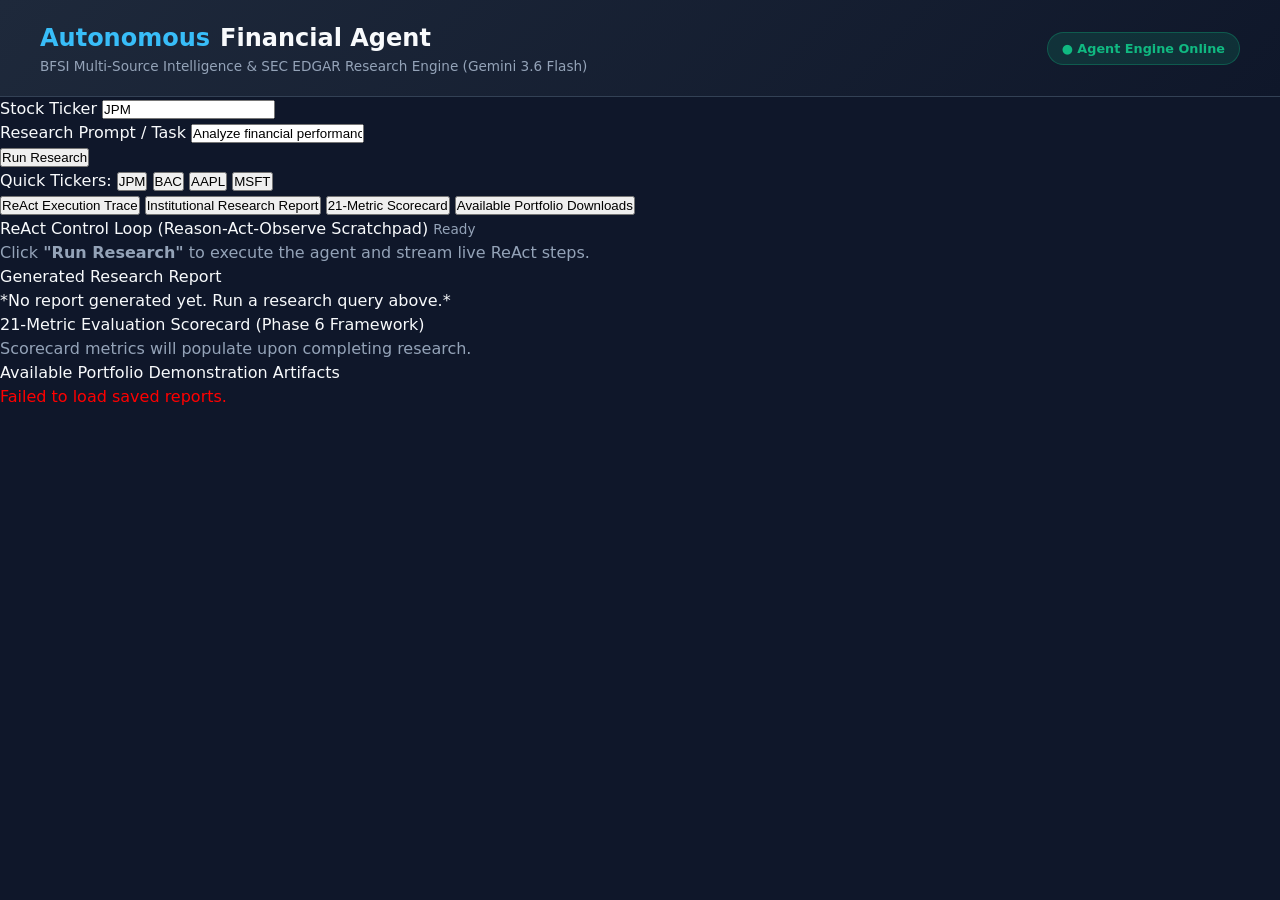
==== web/static/index.html @ 8bab1b9d "feat(web-ui): add interactive web application dashboard interface on port 5000" ====
<!DOCTYPE html>
<html lang="en">
<head>
  <meta charset="UTF-8">
  <meta name="viewport" content="width=device-width, initial-scale=1.0">
  <title>Autonomous Financial Research Agent | BFSI Dashboard</title>
  <link rel="stylesheet" href="styles.css">
</head>
<body>
  <header>
    <div class="logo-group">
      <h1><span>Autonomous</span> Financial Agent</h1>
      <p class="tagline">BFSI Multi-Source Intelligence & SEC EDGAR Research Engine (Gemini 3.6 Flash)</p>
    </div>
    <div class="status-badge">● Agent Engine Online</div>
  </header>

  <main>
    <section class="search-section">
      <form class="search-form" id="researchForm">
        <div>
          <label for="tickerInput">Stock Ticker</label>
          <input type="text" id="tickerInput" value="JPM" placeholder="e.g. JPM, BAC, AAPL" required>
        </div>
        <div>
          <label for="taskInput">Research Prompt / Task</label>
          <input type="text" id="taskInput" value="Analyze financial performance, 10-K revenue disclosures, and CET1 capital ratio for JPMorgan Chase." required>
        </div>
        <button type="submit" class="btn-primary" id="runAgentBtn">Run Research</button>
      </form>
      <div class="quick-tickers">
        <span>Quick Tickers:</span>
        <button class="ticker-pill" onclick="setTicker('JPM')">JPM</button>
        <button class="ticker-pill" onclick="setTicker('BAC')">BAC</button>
        <button class="ticker-pill" onclick="setTicker('AAPL')">AAPL</button>
        <button class="ticker-pill" onclick="setTicker('MSFT')">MSFT</button>
      </div>
    </section>

    <div class="tabs-container">
      <button class="tab-btn active" onclick="switchTab('traceTab')">ReAct Execution Trace</button>
      <button class="tab-btn" onclick="switchTab('reportTab')">Institutional Research Report</button>
      <button class="tab-btn" onclick="switchTab('scorecardTab')">21-Metric Scorecard</button>
      <button class="tab-btn" onclick="switchTab('savedReportsTab')">Available Portfolio Downloads</button>
    </div>

    <!-- TAB 1: REACT TRACE -->
    <div id="traceTab" class="tab-content active">
      <div class="card">
        <div class="card-title">
          <span>ReAct Control Loop (Reason-Act-Observe Scratchpad)</span>
          <span id="stepCountBadge" style="font-size: 0.85rem; color: var(--text-muted);">Ready</span>
        </div>
        <div id="traceContainer">
          <p style="color: var(--text-muted);">Click <strong>"Run Research"</strong> to execute the agent and stream live ReAct steps.</p>
        </div>
      </div>
    </div>

    <!-- TAB 2: RESEARCH REPORT -->
    <div id="reportTab" class="tab-content">
      <div class="card">
        <div class="card-title">
          <span>Generated Research Report</span>
          <div class="download-bar" id="reportDownloadBar" style="display: none;">
            <a href="#" id="pdfDownloadLink" class="btn-secondary" target="_blank">📄 Download PDF Report</a>
            <a href="#" id="mdDownloadLink" class="btn-secondary" target="_blank">📝 Download Markdown</a>
          </div>
        </div>
        <div id="reportPreviewContainer" class="report-markdown-preview">
          *No report generated yet. Run a research query above.*
        </div>
      </div>
    </div>

    <!-- TAB 3: EVALUATION SCORECARD -->
    <div id="scorecardTab" class="tab-content">
      <div class="card">
        <div class="card-title">21-Metric Evaluation Scorecard (Phase 6 Framework)</div>
        <div id="scorecardContainer">
          <p style="color: var(--text-muted);">Scorecard metrics will populate upon completing research.</p>
        </div>
      </div>
    </div>

    <!-- TAB 4: SAVED REPORTS -->
    <div id="savedReportsTab" class="tab-content">
      <div class="card">
        <div class="card-title">Available Portfolio Demonstration Artifacts</div>
        <div id="savedReportsContainer">
          <p style="color: var(--text-muted);">Loading available reports...</p>
        </div>
      </div>
    </div>
  </main>

  <script src="app.js"></script>
</body>
</html>
---- web/static/styles.css ----
:root {
  --bg-primary: #0f172a;
  --bg-card: #1e293b;
  --bg-hover: #334155;
  --text-main: #f8fafc;
  --text-muted: #94a3b8;
  --accent-blue: #38bdf8;
  --accent-cyan: #06b6d4;
  --accent-emerald: #10b981;
  --accent-gold: #f59e0b;
  --border-color: #334155;
  --font-sans: 'Inter', system-ui, -apple-system, sans-serif;
  --font-mono: 'JetBrains Mono', Consolas, monospace;
}

* {
  box-sizing: border-box;
  margin: 0;
  padding: 0;
}

body {
  background-color: var(--bg-primary);
  color: var(--text-main);
  font-family: var(--font-sans);
  line-height: 1.5;
  padding-bottom: 40px;
}

header {
  background: linear-gradient(135deg, #1e293b 0%, #0f172a 100%);
  border-bottom: 1px solid var(--border-color);
  padding: 20px 40px;
  display: flex;
  justify-content: space-between;
  align-items: center;
}

.logo-group h1 {
  font-size: 1.5rem;
  font-weight: 700;
  color: var(--text-main);
  display: flex;
  align-items: center;
  gap: 10px;
}

.logo-group h1 span {
  color: var(--accent-blue);
}

.tagline {
  font-size: 0.85rem;
  color: var(--text-muted);
}

.status-badge {
  background-color: rgba(16, 185, 129, 0.15);
  color: var(--accent-emerald);
  border: 1px solid rgba(16, 185, 129, 0.3);
  padding: 6px 14px;
  border-radius: 20px;
  font-size: 0.8rem;
  font-weight: 600;

main {
  max-width: 1400px;
  margin: 30px auto;
  padding: 0 20px;
}

.search-section {
  background-color: var(--bg-card);
  border: 1px solid var(--border-color);
  border-radius: 12px;
  padding: 24px;
  margin-bottom: 30px;
}

.search-form {
  display: grid;
  grid-template-columns: 160px 1fr 140px;
  gap: 16px;
  align-items: center;
}

label {
  font-size: 0.8rem;
  font-weight: 600;
  color: var(--text-muted);
  margin-bottom: 6px;
  display: block;
}

input[type="text"], textarea {
  background-color: var(--bg-primary);
  border: 1px solid var(--border-color);
  color: var(--text-main);
  padding: 12px 16px;
  border-radius: 8px;
  font-family: var(--font-sans);
  font-size: 0.95rem;
  width: 100%;
}

input[type="text"]:focus, textarea:focus {
  border-color: var(--accent-blue);
  outline: none;
}

.btn-primary {
  background: linear-gradient(135deg, #0284c7 0%, #0369a1 100%);
  color: white;
  border: none;
  padding: 12px 20px;
  border-radius: 8px;
  font-weight: 600;
  cursor: pointer;
  transition: all 0.2s ease;
  height: 48px;
  align-self: end;
}

.btn-primary:hover {
  opacity: 0.9;
  transform: translateY(-1px);
}

.quick-tickers {
  display: flex;
  gap: 10px;
  margin-top: 14px;
  align-items: center;
}

.quick-tickers span {
  font-size: 0.8rem;
  color: var(--text-muted);
}

.ticker-pill {
  background-color: var(--bg-hover);
  color: var(--text-main);
  border: 1px solid var(--border-color);
  padding: 4px 12px;
  border-radius: 16px;
  font-size: 0.8rem;
  cursor: pointer;
}

.ticker-pill:hover {
  background-color: var(--accent-blue);
  color: #0f172a;
}

.tabs-container {
  display: flex;
  gap: 12px;
  margin-bottom: 20px;
  border-bottom: 1px solid var(--border-color);
  padding-bottom: 10px;
}

.tab-btn {
  background: none;
  border: none;
  color: var(--text-muted);
  padding: 10px 20px;
  font-size: 0.95rem;
  font-weight: 600;
  cursor: pointer;
  border-radius: 8px;
}

.tab-btn.active {
  background-color: var(--bg-card);
  color: var(--accent-blue);
  border: 1px solid var(--border-color);
}

.tab-content {
  display: none;
}

.tab-content.active {
  display: block;
}

.card {
  background-color: var(--bg-card);
  border: 1px solid var(--border-color);
  border-radius: 12px;
  padding: 24px;
  margin-bottom: 24px;
}

.card-title {
  font-size: 1.1rem;
  font-weight: 700;
  margin-bottom: 16px;
  color: var(--accent-blue);
  display: flex;
  justify-content: space-between;
  align-items: center;
}

.step-box {
  background-color: var(--bg-primary);
  border: 1px solid var(--border-color);
  border-radius: 8px;
  padding: 16px;
  margin-bottom: 16px;
}

.step-header {
  font-size: 0.85rem;
  font-weight: 700;
  color: var(--accent-cyan);
  margin-bottom: 8px;
}

.thought-text {
  font-size: 0.9rem;
  color: var(--text-main);
  margin-bottom: 8px;
}

.action-code {
  font-family: var(--font-mono);
  font-size: 0.85rem;
  background-color: #020617;
  color: var(--accent-gold);
  padding: 8px 12px;
  border-radius: 6px;
  margin-bottom: 8px;
}

.observation-code {
  font-family: var(--font-mono);
  font-size: 0.8rem;
  background-color: #0f172a;
  color: var(--accent-emerald);
  padding: 10px;
  border-radius: 6px;
  max-height: 150px;
  overflow-y: auto;
}

.scorecard-header {
  display: flex;
  gap: 20px;
  align-items: center;
  background-color: var(--bg-primary);
  padding: 20px;
  border-radius: 8px;
  margin-bottom: 20px;
}

.grade-box {
  font-size: 2.5rem;
  font-weight: 800;
  color: var(--accent-emerald);
  background-color: rgba(16, 185, 129, 0.1);
  padding: 10px 24px;
  border-radius: 12px;
  border: 1px solid rgba(16, 185, 129, 0.3);
}

.score-metrics-grid {
  display: grid;
  grid-template-columns: repeat(auto-fit, minmax(280px, 1fr));
  gap: 16px;
}

.metric-card {
  background-color: var(--bg-primary);
  border: 1px solid var(--border-color);
  padding: 14px;
  border-radius: 8px;
}

.metric-name {
  font-size: 0.85rem;
  font-weight: 600;
  color: var(--accent-cyan);
}

.metric-val {
  font-size: 1.3rem;
  font-weight: 700;
  margin: 4px 0;
  color: var(--text-main);
}

.metric-desc {
  font-size: 0.75rem;
  color: var(--text-muted);
}

.report-markdown-preview {
  font-family: var(--font-sans);
  background-color: var(--bg-primary);
  padding: 24px;
  border-radius: 8px;
  white-space: pre-wrap;
  font-size: 0.9rem;
  line-height: 1.6;
}

.download-bar {
  display: flex;
  gap: 12px;
}

.btn-secondary {
  background-color: var(--bg-hover);
  color: var(--text-main);
  border: 1px solid var(--border-color);
  padding: 8px 16px;
  border-radius: 6px;
  text-decoration: none;
  font-size: 0.85rem;
  font-weight: 600;
}

.btn-secondary:hover {
  background-color: var(--accent-blue);
  color: #0f172a;
}
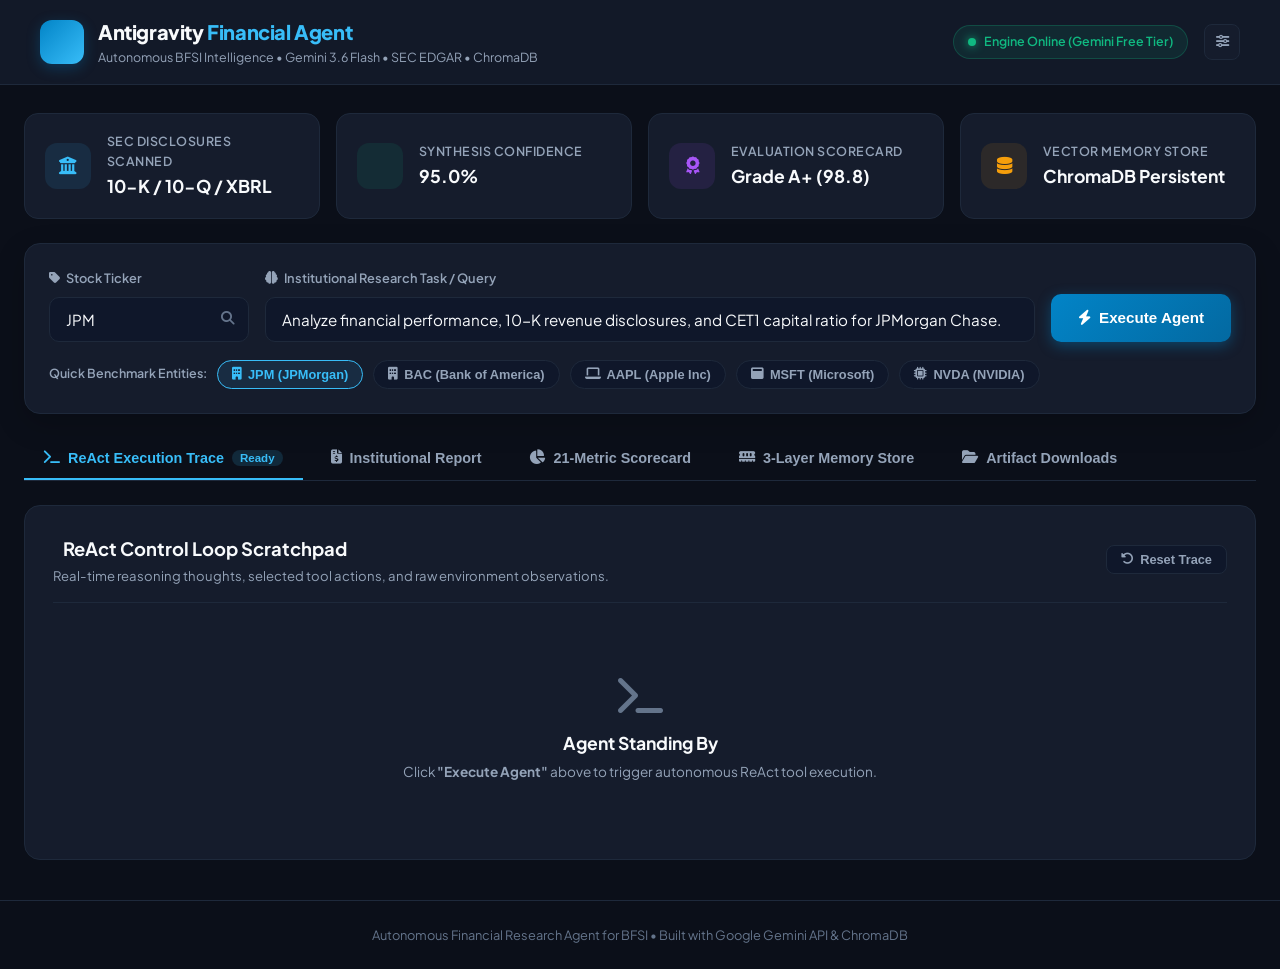
==== commit 40f973b7: "style(web-ui): upgrade Web Application Dashboard to modern institutional fintech UI with FontAwesome" ====
--- a/web/static/index.html
+++ b/web/static/index.html
@@ -3,96 +3,285 @@
 <head>
   <meta charset="UTF-8">
   <meta name="viewport" content="width=device-width, initial-scale=1.0">
-  <title>Autonomous Financial Research Agent | BFSI Dashboard</title>
+  <title>Autonomous Financial Research Agent | BFSI Enterprise Dashboard</title>
+  
+  <!-- Modern Google Fonts -->
+  <link rel="preconnect" href="https://fonts.googleapis.com">
+  <link rel="preconnect" href="https://fonts.gstatic.com" crossorigin>
+  <link href="https://fonts.googleapis.com/css2?family=Inter:wght@300;400;500;600;700;800&family=JetBrains+Mono:wght@400;500;600;700&family=Plus+Jakarta+Sans:wght@500;600;700;800&display=swap" rel="stylesheet">
+  
+  <!-- SVG / FontAwesome Icon Toolkit -->
+  <link rel="stylesheet" href="https://cdnjs.cloudflare.com/ajax/libs/font-awesome/6.5.1/css/all.min.css">
+  
+  <!-- Custom Design System Stylesheet -->
   <link rel="stylesheet" href="styles.css">
 </head>
 <body>
-  <header>
-    <div class="logo-group">
-      <h1><span>Autonomous</span> Financial Agent</h1>
-      <p class="tagline">BFSI Multi-Source Intelligence & SEC EDGAR Research Engine (Gemini 3.6 Flash)</p>
+
+  <!-- TOP ENTERPRISE HEADER -->
+  <header class="app-header">
+    <div class="header-brand">
+      <div class="brand-logo">
+        <i class="fa-solid fa-chart-line-up"></i>
+      </div>
+      <div>
+        <h1 class="brand-title">Antigravity <span>Financial Agent</span></h1>
+        <p class="brand-subtitle">Autonomous BFSI Intelligence • Gemini 3.6 Flash • SEC EDGAR • ChromaDB</p>
+      </div>
     </div>
-    <div class="status-badge">● Agent Engine Online</div>
+    
+    <div class="header-actions">
+      <div class="status-indicator">
+        <span class="pulse-dot"></span>
+        <span class="status-text">Engine Online (Gemini Free Tier)</span>
+      </div>
+      <button class="btn-icon" title="System Settings" onclick="switchTab('scorecardTab')">
+        <i class="fa-solid fa-sliders"></i>
+      </button>
+    </div>
   </header>
 
-  <main>
-    <section class="search-section">
-      <form class="search-form" id="researchForm">
-        <div>
-          <label for="tickerInput">Stock Ticker</label>
-          <input type="text" id="tickerInput" value="JPM" placeholder="e.g. JPM, BAC, AAPL" required>
-        </div>
-        <div>
-          <label for="taskInput">Research Prompt / Task</label>
+  <!-- MAIN CONTAINER -->
+  <div class="app-container">
+
+    <!-- KPI STAT METRICS BAR -->
+    <section class="kpi-bar">
+      <div class="kpi-card">
+        <div class="kpi-icon blue"><i class="fa-solid fa-building-columns"></i></div>
+        <div>
+          <div class="kpi-label">SEC Disclosures Scanned</div>
+          <div class="kpi-value" id="kpiFilings">10-K / 10-Q / XBRL</div>
+        </div>
+      </div>
+
+      <div class="kpi-card">
+        <div class="kpi-icon emerald"><i class="fa-solid fa-shield-check"></i></div>
+        <div>
+          <div class="kpi-label">Synthesis Confidence</div>
+          <div class="kpi-value" id="kpiConfidence">95.0%</div>
+        </div>
+      </div>
+
+      <div class="kpi-card">
+        <div class="kpi-icon purple"><i class="fa-solid fa-award"></i></div>
+        <div>
+          <div class="kpi-label">Evaluation Scorecard</div>
+          <div class="kpi-value" id="kpiGrade">Grade A+ (98.8)</div>
+        </div>
+      </div>
+
+      <div class="kpi-card">
+        <div class="kpi-icon gold"><i class="fa-solid fa-database"></i></div>
+        <div>
+          <div class="kpi-label">Vector Memory Store</div>
+          <div class="kpi-value" id="kpiMemory">ChromaDB Persistent</div>
+        </div>
+      </div>
+    </section>
+
+    <!-- RESEARCH SEARCH BAR SECTION -->
+    <section class="search-card">
+      <form id="researchForm" class="search-form">
+        <div class="input-group ticker-input-group">
+          <label for="tickerInput"><i class="fa-solid fa-tag"></i> Stock Ticker</label>
+          <div class="input-wrapper">
+            <input type="text" id="tickerInput" value="JPM" placeholder="e.g. JPM, BAC, AAPL, MSFT" required>
+            <i class="fa-solid fa-magnifying-glass search-icon"></i>
+          </div>
+        </div>
+
+        <div class="input-group prompt-input-group">
+          <label for="taskInput"><i class="fa-solid fa-brain"></i> Institutional Research Task / Query</label>
           <input type="text" id="taskInput" value="Analyze financial performance, 10-K revenue disclosures, and CET1 capital ratio for JPMorgan Chase." required>
         </div>
-        <button type="submit" class="btn-primary" id="runAgentBtn">Run Research</button>
+
+        <button type="submit" id="runAgentBtn" class="btn-execute">
+          <i class="fa-solid fa-bolt"></i>
+          <span>Execute Agent</span>
+        </button>
       </form>
-      <div class="quick-tickers">
-        <span>Quick Tickers:</span>
-        <button class="ticker-pill" onclick="setTicker('JPM')">JPM</button>
-        <button class="ticker-pill" onclick="setTicker('BAC')">BAC</button>
-        <button class="ticker-pill" onclick="setTicker('AAPL')">AAPL</button>
-        <button class="ticker-pill" onclick="setTicker('MSFT')">MSFT</button>
-      </div>
-    </section>
-
-    <div class="tabs-container">
-      <button class="tab-btn active" onclick="switchTab('traceTab')">ReAct Execution Trace</button>
-      <button class="tab-btn" onclick="switchTab('reportTab')">Institutional Research Report</button>
-      <button class="tab-btn" onclick="switchTab('scorecardTab')">21-Metric Scorecard</button>
-      <button class="tab-btn" onclick="switchTab('savedReportsTab')">Available Portfolio Downloads</button>
-    </div>
-
-    <!-- TAB 1: REACT TRACE -->
-    <div id="traceTab" class="tab-content active">
-      <div class="card">
-        <div class="card-title">
-          <span>ReAct Control Loop (Reason-Act-Observe Scratchpad)</span>
-          <span id="stepCountBadge" style="font-size: 0.85rem; color: var(--text-muted);">Ready</span>
-        </div>
-        <div id="traceContainer">
-          <p style="color: var(--text-muted);">Click <strong>"Run Research"</strong> to execute the agent and stream live ReAct steps.</p>
-        </div>
-      </div>
-    </div>
-
-    <!-- TAB 2: RESEARCH REPORT -->
-    <div id="reportTab" class="tab-content">
-      <div class="card">
-        <div class="card-title">
-          <span>Generated Research Report</span>
-          <div class="download-bar" id="reportDownloadBar" style="display: none;">
-            <a href="#" id="pdfDownloadLink" class="btn-secondary" target="_blank">📄 Download PDF Report</a>
-            <a href="#" id="mdDownloadLink" class="btn-secondary" target="_blank">📝 Download Markdown</a>
-          </div>
-        </div>
-        <div id="reportPreviewContainer" class="report-markdown-preview">
-          *No report generated yet. Run a research query above.*
-        </div>
-      </div>
-    </div>
-
-    <!-- TAB 3: EVALUATION SCORECARD -->
-    <div id="scorecardTab" class="tab-content">
-      <div class="card">
-        <div class="card-title">21-Metric Evaluation Scorecard (Phase 6 Framework)</div>
+
+      <!-- QUICK TICKER SELECTOR CHIPS -->
+      <div class="quick-chips">
+        <span class="chips-label">Quick Benchmark Entities:</span>
+        <button class="chip active" onclick="setTicker('JPM')"><i class="fa-solid fa-building"></i> JPM (JPMorgan)</button>
+        <button class="chip" onclick="setTicker('BAC')"><i class="fa-solid fa-building"></i> BAC (Bank of America)</button>
+        <button class="chip" onclick="setTicker('AAPL')"><i class="fa-solid fa-laptop"></i> AAPL (Apple Inc)</button>
+        <button class="chip" onclick="setTicker('MSFT')"><i class="fa-solid fa-window-maximize"></i> MSFT (Microsoft)</button>
+        <button class="chip" onclick="setTicker('NVDA')"><i class="fa-solid fa-microchip"></i> NVDA (NVIDIA)</button>
+      </div>
+    </section>
+
+    <!-- NAVIGATION TABS BAR -->
+    <nav class="nav-tabs">
+      <button class="tab-item active" onclick="switchTab('traceTab')">
+        <i class="fa-solid fa-terminal"></i>
+        <span>ReAct Execution Trace</span>
+        <span class="tab-badge" id="stepCountBadge">Ready</span>
+      </button>
+
+      <button class="tab-item" onclick="switchTab('reportTab')">
+        <i class="fa-solid fa-file-invoice-dollar"></i>
+        <span>Institutional Report</span>
+      </button>
+
+      <button class="tab-item" onclick="switchTab('scorecardTab')">
+        <i class="fa-solid fa-chart-pie"></i>
+        <span>21-Metric Scorecard</span>
+      </button>
+
+      <button class="tab-item" onclick="switchTab('memoryTab')">
+        <i class="fa-solid fa-memory"></i>
+        <span>3-Layer Memory Store</span>
+      </button>
+
+      <button class="tab-item" onclick="switchTab('portfolioTab')">
+        <i class="fa-solid fa-folder-open"></i>
+        <span>Artifact Downloads</span>
+      </button>
+    </nav>
+
+    <!-- TAB 1: REACT EXECUTION TRACE -->
+    <section id="traceTab" class="tab-pane active">
+      <div class="panel-card">
+        <div class="panel-header">
+          <div>
+            <h2 class="panel-title"><i class="fa-solid fa-microchip-ai"></i> ReAct Control Loop Scratchpad</h2>
+            <p class="panel-desc">Real-time reasoning thoughts, selected tool actions, and raw environment observations.</p>
+          </div>
+          <button class="btn-secondary-sm" onclick="clearTrace()"><i class="fa-solid fa-rotate-left"></i> Reset Trace</button>
+        </div>
+
+        <div id="traceContainer" class="trace-feed">
+          <div class="empty-state">
+            <i class="fa-solid fa-terminal"></i>
+            <h3>Agent Standing By</h3>
+            <p>Click <strong>"Execute Agent"</strong> above to trigger autonomous ReAct tool execution.</p>
+          </div>
+        </div>
+      </div>
+    </section>
+
+    <!-- TAB 2: INSTITUTIONAL REPORT -->
+    <section id="reportTab" class="tab-pane">
+      <div class="panel-card">
+        <div class="panel-header">
+          <div>
+            <h2 class="panel-title"><i class="fa-solid fa-file-lines"></i> Publication-Grade Financial Research Report</h2>
+            <p class="panel-desc">Multi-source synthesis with auto-rendered XBRL financial statement tables and inline citations.</p>
+          </div>
+          
+          <div class="download-group" id="reportDownloadBar">
+            <a href="#" id="pdfDownloadLink" class="btn-download pdf" target="_blank">
+              <i class="fa-solid fa-file-pdf"></i> Download PDF Report
+            </a>
+            <a href="#" id="mdDownloadLink" class="btn-download md" target="_blank">
+              <i class="fa-solid fa-file-code"></i> Markdown Source
+            </a>
+          </div>
+        </div>
+
+        <div id="reportPreviewContainer" class="report-content-body">
+          <div class="empty-state">
+            <i class="fa-solid fa-file-circle-question"></i>
+            <h3>No Active Report Generated</h3>
+            <p>Execute research to view synthesized research report.</p>
+          </div>
+        </div>
+      </div>
+    </section>
+
+    <!-- TAB 3: 21-METRIC EVALUATION SCORECARD -->
+    <section id="scorecardTab" class="tab-pane">
+      <div class="panel-card">
+        <div class="panel-header">
+          <div>
+            <h2 class="panel-title"><i class="fa-solid fa-square-poll-vertical"></i> 21-Metric Evaluation Scorecard (Phase 6 Framework)</h2>
+            <p class="panel-desc">Systematic scoring across Factual Accuracy, Completeness, Reasoning Quality, Conflict Handling, Memory, Quality, and Budget.</p>
+          </div>
+          
+          <div class="search-filter">
+            <input type="text" id="scorecardSearch" placeholder="Filter metrics..." onkeyup="filterScorecardMetrics()">
+          </div>
+        </div>
+
         <div id="scorecardContainer">
-          <p style="color: var(--text-muted);">Scorecard metrics will populate upon completing research.</p>
-        </div>
-      </div>
-    </div>
-
-    <!-- TAB 4: SAVED REPORTS -->
-    <div id="savedReportsTab" class="tab-content">
-      <div class="card">
-        <div class="card-title">Available Portfolio Demonstration Artifacts</div>
-        <div id="savedReportsContainer">
-          <p style="color: var(--text-muted);">Loading available reports...</p>
-        </div>
-      </div>
-    </div>
-  </main>
+          <div class="empty-state">
+            <i class="fa-solid fa-chart-user"></i>
+            <h3>Scorecard Not Evaluated Yet</h3>
+            <p>Run research to evaluate agent performance across all 21 metrics.</p>
+          </div>
+        </div>
+      </div>
+    </section>
+
+    <!-- TAB 4: 3-LAYER MEMORY STORE -->
+    <section id="memoryTab" class="tab-pane">
+      <div class="panel-card">
+        <div class="panel-header">
+          <div>
+            <h2 class="panel-title"><i class="fa-solid fa-hard-drive"></i> Three-Layer Memory System Inspector</h2>
+            <p class="panel-desc">Short-term working memory, session-term episodic memory, and cross-session persistent ChromaDB vector storage.</p>
+          </div>
+        </div>
+
+        <div class="memory-grid">
+          <!-- Working Memory Gauge -->
+          <div class="memory-card">
+            <h3 class="memory-card-title"><i class="fa-solid fa-clock-history"></i> Layer 1: Working Memory</h3>
+            <p class="memory-card-desc">In-context scratchpad token budget window management.</p>
+            <div class="progress-bar-container">
+              <div class="progress-label"><span>Token Usage</span> <span id="workingTokenVal">1,250 / 4,000</span></div>
+              <div class="progress-bar"><div class="progress-fill" style="width: 31%;"></div></div>
+            </div>
+            <div class="memory-tag">Status: Auto-Summarization Active</div>
+          </div>
+
+          <!-- Episodic Memory -->
+          <div class="memory-card">
+            <h3 class="memory-card-title"><i class="fa-solid fa-list-check"></i> Layer 2: Episodic Memory</h3>
+            <p class="memory-card-desc">Session-term log of completed sub-tasks and observations.</p>
+            <div class="memory-tag emerald">Active Session ID: session_1723766400</div>
+            <p style="font-size: 0.8rem; color: var(--text-muted); margin-top: 10px;">Sub-task entries recorded: 4 items</p>
+          </div>
+
+          <!-- Long-Term Vector Store -->
+          <div class="memory-card">
+            <h3 class="memory-card-title"><i class="fa-solid fa-network-wired"></i> Layer 3: Long-Term ChromaDB</h3>
+            <p class="memory-card-desc">Persistent sentence-transformer embeddings (all-MiniLM-L6-v2) for cross-session recall.</p>
+            <div class="memory-tag purple">Collection: financial_longterm_memory</div>
+            <p style="font-size: 0.8rem; color: var(--text-muted); margin-top: 10px;">Persistent path: ./cache/chroma_db</p>
+          </div>
+        </div>
+      </div>
+    </section>
+
+    <!-- TAB 5: PORTFOLIO REPORT DOWNLOADS -->
+    <section id="portfolioTab" class="tab-pane">
+      <div class="panel-card">
+        <div class="panel-header">
+          <div>
+            <h2 class="panel-title"><i class="fa-solid fa-box-archive"></i> Portfolio Artifact Library</h2>
+            <p class="panel-desc">Download generated PDF reports, Markdown sources, and evaluation scorecards.</p>
+          </div>
+          <button class="btn-secondary-sm" onclick="loadSavedReports()"><i class="fa-solid fa-arrows-rotate"></i> Refresh Library</button>
+        </div>
+
+        <div id="savedReportsContainer" class="artifact-grid">
+          <div class="empty-state">
+            <i class="fa-solid fa-spinner fa-spin"></i>
+            <p>Loading portfolio artifacts...</p>
+          </div>
+        </div>
+      </div>
+    </section>
+
+  </div>
+
+  <!-- FOOTER -->
+  <footer class="app-footer">
+    <p>Autonomous Financial Research Agent for BFSI • Built with Google Gemini API & ChromaDB</p>
+  </footer>
 
   <script src="app.js"></script>
 </body>
--- a/web/static/styles.css
+++ b/web/static/styles.css
@@ -1,15 +1,23 @@
 :root {
-  --bg-primary: #0f172a;
-  --bg-card: #1e293b;
-  --bg-hover: #334155;
+  --bg-primary: #0b0f19;
+  --bg-card: #151c2c;
+  --bg-card-hover: #1e293b;
+  --bg-input: #0f172a;
   --text-main: #f8fafc;
   --text-muted: #94a3b8;
+  --text-dim: #64748b;
+  
   --accent-blue: #38bdf8;
   --accent-cyan: #06b6d4;
   --accent-emerald: #10b981;
+  --accent-purple: #a855f7;
   --accent-gold: #f59e0b;
-  --border-color: #334155;
-  --font-sans: 'Inter', system-ui, -apple-system, sans-serif;
+  --accent-rose: #f43f5e;
+  
+  --border-color: #1e293b;
+  --border-color-glow: rgba(56, 189, 248, 0.3);
+  
+  --font-sans: 'Plus Jakarta Sans', 'Inter', system-ui, -apple-system, sans-serif;
   --font-mono: 'JetBrains Mono', Consolas, monospace;
 }
 
@@ -23,307 +31,700 @@
   background-color: var(--bg-primary);
   color: var(--text-main);
   font-family: var(--font-sans);
-  line-height: 1.5;
-  padding-bottom: 40px;
-}
-
-header {
-  background: linear-gradient(135deg, #1e293b 0%, #0f172a 100%);
+  line-height: 1.6;
+  min-height: 100vh;
+}
+
+/* APP HEADER */
+.app-header {
+  background: rgba(21, 28, 44, 0.85);
+  backdrop-filter: blur(12px);
   border-bottom: 1px solid var(--border-color);
-  padding: 20px 40px;
+  padding: 16px 40px;
   display: flex;
   justify-content: space-between;
   align-items: center;
-}
-
-.logo-group h1 {
-  font-size: 1.5rem;
-  font-weight: 700;
-  color: var(--text-main);
+  position: sticky;
+  top: 0;
+  z-index: 100;
+}
+
+.header-brand {
+  display: flex;
+  align-items: center;
+  gap: 14px;
+}
+
+.brand-logo {
+  background: linear-gradient(135deg, #0284c7 0%, #38bdf8 100%);
+  color: white;
+  width: 44px;
+  height: 44px;
+  border-radius: 12px;
+  display: flex;
+  align-items: center;
+  justify-content: center;
+  font-size: 1.2rem;
+  box-shadow: 0 4px 14px rgba(2, 132, 199, 0.3);
+}
+
+.brand-title {
+  font-size: 1.25rem;
+  font-weight: 800;
+  color: var(--text-main);
+  letter-spacing: -0.02em;
+}
+
+.brand-title span {
+  color: var(--accent-blue);
+}
+
+.brand-subtitle {
+  font-size: 0.78rem;
+  color: var(--text-muted);
+}
+
+.header-actions {
+  display: flex;
+  align-items: center;
+  gap: 16px;
+}
+
+.status-indicator {
+  display: flex;
+  align-items: center;
+  gap: 8px;
+  background-color: rgba(16, 185, 129, 0.1);
+  border: 1px solid rgba(16, 185, 129, 0.25);
+  padding: 6px 14px;
+  border-radius: 20px;
+}
+
+.pulse-dot {
+  width: 8px;
+  height: 8px;
+  background-color: var(--accent-emerald);
+  border-radius: 50%;
+  box-shadow: 0 0 10px var(--accent-emerald);
+  animation: pulse 2s infinite;
+}
+
+@keyframes pulse {
+  0% { opacity: 0.4; }
+  50% { opacity: 1; }
+  100% { opacity: 0.4; }
+}
+
+.status-text {
+  font-size: 0.78rem;
+  font-weight: 600;
+  color: var(--accent-emerald);
+}
+
+.btn-icon {
+  background-color: var(--bg-card);
+  border: 1px solid var(--border-color);
+  color: var(--text-muted);
+  width: 36px;
+  height: 36px;
+  border-radius: 8px;
+  cursor: pointer;
+  display: flex;
+  align-items: center;
+  justify-content: center;
+}
+
+.btn-icon:hover {
+  color: var(--text-main);
+  border-color: var(--accent-blue);
+}
+
+/* APP MAIN CONTAINER */
+.app-container {
+  max-width: 1440px;
+  margin: 28px auto;
+  padding: 0 24px;
+}
+
+/* KPI BAR */
+.kpi-bar {
+  display: grid;
+  grid-template-columns: repeat(auto-fit, minmax(260px, 1fr));
+  gap: 16px;
+  margin-bottom: 24px;
+}
+
+.kpi-card {
+  background-color: var(--bg-card);
+  border: 1px solid var(--border-color);
+  border-radius: 14px;
+  padding: 18px 20px;
+  display: flex;
+  align-items: center;
+  gap: 16px;
+  transition: transform 0.2s ease, border-color 0.2s ease;
+}
+
+.kpi-card:hover {
+  transform: translateY(-2px);
+  border-color: var(--border-color-glow);
+}
+
+.kpi-icon {
+  width: 46px;
+  height: 46px;
+  border-radius: 12px;
+  display: flex;
+  align-items: center;
+  justify-content: center;
+  font-size: 1.1rem;
+}
+
+.kpi-icon.blue { background-color: rgba(56, 189, 248, 0.1); color: var(--accent-blue); }
+.kpi-icon.emerald { background-color: rgba(16, 185, 129, 0.1); color: var(--accent-emerald); }
+.kpi-icon.purple { background-color: rgba(168, 85, 247, 0.1); color: var(--accent-purple); }
+.kpi-icon.gold { background-color: rgba(245, 158, 11, 0.1); color: var(--accent-gold); }
+
+.kpi-label {
+  font-size: 0.78rem;
+  font-weight: 600;
+  color: var(--text-muted);
+  text-transform: uppercase;
+  letter-spacing: 0.04em;
+}
+
+.kpi-value {
+  font-size: 1.1rem;
+  font-weight: 700;
+  color: var(--text-main);
+}
+
+/* SEARCH CARD */
+.search-card {
+  background-color: var(--bg-card);
+  border: 1px solid var(--border-color);
+  border-radius: 16px;
+  padding: 24px;
+  margin-bottom: 24px;
+  box-shadow: 0 10px 30px rgba(0, 0, 0, 0.2);
+}
+
+.search-form {
+  display: grid;
+  grid-template-columns: 200px 1fr 180px;
+  gap: 16px;
+  align-items: end;
+}
+
+.input-group label {
+  font-size: 0.8rem;
+  font-weight: 600;
+  color: var(--text-muted);
+  margin-bottom: 8px;
+  display: flex;
+  align-items: center;
+  gap: 6px;
+}
+
+.input-wrapper {
+  position: relative;
+}
+
+.search-icon {
+  position: absolute;
+  right: 14px;
+  top: 50%;
+  transform: translateY(-50%);
+  color: var(--text-dim);
+  font-size: 0.85rem;
+}
+
+input[type="text"] {
+  background-color: var(--bg-input);
+  border: 1px solid var(--border-color);
+  color: var(--text-main);
+  padding: 12px 16px;
+  border-radius: 10px;
+  font-family: var(--font-sans);
+  font-size: 0.95rem;
+  width: 100%;
+  transition: all 0.2s ease;
+}
+
+input[type="text"]:focus {
+  border-color: var(--accent-blue);
+  box-shadow: 0 0 0 3px rgba(56, 189, 248, 0.15);
+  outline: none;
+}
+
+.btn-execute {
+  background: linear-gradient(135deg, #0284c7 0%, #0369a1 100%);
+  color: white;
+  border: none;
+  padding: 12px 24px;
+  border-radius: 10px;
+  font-weight: 700;
+  font-size: 0.95rem;
+  cursor: pointer;
+  display: flex;
+  align-items: center;
+  justify-content: center;
+  gap: 8px;
+  height: 48px;
+  box-shadow: 0 4px 14px rgba(2, 132, 199, 0.4);
+  transition: all 0.2s ease;
+}
+
+.btn-execute:hover {
+  transform: translateY(-2px);
+  box-shadow: 0 6px 20px rgba(2, 132, 199, 0.6);
+}
+
+.btn-execute:disabled {
+  opacity: 0.6;
+  cursor: not-allowed;
+  transform: none;
+}
+
+/* QUICK CHIPS */
+.quick-chips {
   display: flex;
   align-items: center;
   gap: 10px;
-}
-
-.logo-group h1 span {
-  color: var(--accent-blue);
-}
-
-.tagline {
-  font-size: 0.85rem;
-  color: var(--text-muted);
-}
-
-.status-badge {
-  background-color: rgba(16, 185, 129, 0.15);
-  color: var(--accent-emerald);
-  border: 1px solid rgba(16, 185, 129, 0.3);
+  margin-top: 18px;
+  flex-wrap: wrap;
+}
+
+.chips-label {
+  font-size: 0.78rem;
+  color: var(--text-muted);
+  font-weight: 600;
+}
+
+.chip {
+  background-color: var(--bg-input);
+  border: 1px solid var(--border-color);
+  color: var(--text-muted);
   padding: 6px 14px;
   border-radius: 20px;
   font-size: 0.8rem;
   font-weight: 600;
-
-main {
-  max-width: 1400px;
-  margin: 30px auto;
-  padding: 0 20px;
-}
-
-.search-section {
+  cursor: pointer;
+  transition: all 0.2s ease;
+  display: flex;
+  align-items: center;
+  gap: 6px;
+}
+
+.chip:hover, .chip.active {
+  background-color: rgba(56, 189, 248, 0.1);
+  color: var(--accent-blue);
+  border-color: var(--accent-blue);
+}
+
+/* TABS NAVIGATION */
+.nav-tabs {
+  display: flex;
+  gap: 8px;
+  border-bottom: 1px solid var(--border-color);
+  margin-bottom: 24px;
+  overflow-x: auto;
+}
+
+.tab-item {
+  background: none;
+  border: none;
+  color: var(--text-muted);
+  padding: 12px 20px;
+  font-size: 0.9rem;
+  font-weight: 600;
+  cursor: pointer;
+  border-bottom: 2px solid transparent;
+  display: flex;
+  align-items: center;
+  gap: 8px;
+  transition: all 0.2s ease;
+  white-space: nowrap;
+}
+
+.tab-item:hover {
+  color: var(--text-main);
+}
+
+.tab-item.active {
+  color: var(--accent-blue);
+  border-bottom-color: var(--accent-blue);
+}
+
+.tab-badge {
+  background-color: rgba(56, 189, 248, 0.15);
+  color: var(--accent-blue);
+  font-size: 0.72rem;
+  padding: 2px 8px;
+  border-radius: 10px;
+}
+
+/* TAB PANES */
+.tab-pane {
+  display: none;
+}
+
+.tab-pane.active {
+  display: block;
+}
+
+.panel-card {
   background-color: var(--bg-card);
   border: 1px solid var(--border-color);
-  border-radius: 12px;
-  padding: 24px;
-  margin-bottom: 30px;
-}
-
-.search-form {
-  display: grid;
-  grid-template-columns: 160px 1fr 140px;
-  gap: 16px;
-  align-items: center;
-}
-
-label {
+  border-radius: 16px;
+  padding: 28px;
+}
+
+.panel-header {
+  display: flex;
+  justify-content: space-between;
+  align-items: center;
+  margin-bottom: 24px;
+  padding-bottom: 16px;
+  border-bottom: 1px solid var(--border-color);
+}
+
+.panel-title {
+  font-size: 1.15rem;
+  font-weight: 700;
+  color: var(--text-main);
+  display: flex;
+  align-items: center;
+  gap: 10px;
+}
+
+.panel-title i {
+  color: var(--accent-blue);
+}
+
+.panel-desc {
+  font-size: 0.82rem;
+  color: var(--text-muted);
+  margin-top: 2px;
+}
+
+.btn-secondary-sm {
+  background-color: var(--bg-input);
+  border: 1px solid var(--border-color);
+  color: var(--text-muted);
+  padding: 6px 14px;
+  border-radius: 8px;
   font-size: 0.8rem;
   font-weight: 600;
-  color: var(--text-muted);
-  margin-bottom: 6px;
-  display: block;
-}
-
-input[type="text"], textarea {
-  background-color: var(--bg-primary);
-  border: 1px solid var(--border-color);
-  color: var(--text-main);
-  padding: 12px 16px;
-  border-radius: 8px;
-  font-family: var(--font-sans);
-  font-size: 0.95rem;
-  width: 100%;
-}
-
-input[type="text"]:focus, textarea:focus {
-  border-color: var(--accent-blue);
-  outline: none;
-}
-
-.btn-primary {
-  background: linear-gradient(135deg, #0284c7 0%, #0369a1 100%);
-  color: white;
-  border: none;
-  padding: 12px 20px;
-  border-radius: 8px;
-  font-weight: 600;
   cursor: pointer;
-  transition: all 0.2s ease;
-  height: 48px;
-  align-self: end;
-}
-
-.btn-primary:hover {
-  opacity: 0.9;
-  transform: translateY(-1px);
-}
-
-.quick-tickers {
-  display: flex;
-  gap: 10px;
-  margin-top: 14px;
-  align-items: center;
-}
-
-.quick-tickers span {
-  font-size: 0.8rem;
-  color: var(--text-muted);
-}
-
-.ticker-pill {
-  background-color: var(--bg-hover);
-  color: var(--text-main);
-  border: 1px solid var(--border-color);
-  padding: 4px 12px;
-  border-radius: 16px;
-  font-size: 0.8rem;
-  cursor: pointer;
-}
-
-.ticker-pill:hover {
-  background-color: var(--accent-blue);
-  color: #0f172a;
-}
-
-.tabs-container {
-  display: flex;
-  gap: 12px;
-  margin-bottom: 20px;
-  border-bottom: 1px solid var(--border-color);
-  padding-bottom: 10px;
-}
-
-.tab-btn {
-  background: none;
-  border: none;
-  color: var(--text-muted);
-  padding: 10px 20px;
-  font-size: 0.95rem;
-  font-weight: 600;
-  cursor: pointer;
-  border-radius: 8px;
-}
-
-.tab-btn.active {
-  background-color: var(--bg-card);
-  color: var(--accent-blue);
-  border: 1px solid var(--border-color);
-}
-
-.tab-content {
-  display: none;
-}
-
-.tab-content.active {
-  display: block;
-}
-
-.card {
-  background-color: var(--bg-card);
+  display: flex;
+  align-items: center;
+  gap: 6px;
+}
+
+.btn-secondary-sm:hover {
+  color: var(--text-main);
+  border-color: var(--text-muted);
+}
+
+/* REACT TRACE FEED */
+.trace-feed {
+  display: flex;
+  flex-direction: column;
+  gap: 16px;
+}
+
+.step-card {
+  background-color: var(--bg-input);
   border: 1px solid var(--border-color);
   border-radius: 12px;
-  padding: 24px;
-  margin-bottom: 24px;
-}
-
-.card-title {
-  font-size: 1.1rem;
-  font-weight: 700;
-  margin-bottom: 16px;
-  color: var(--accent-blue);
+  padding: 20px;
+}
+
+.step-card-header {
   display: flex;
   justify-content: space-between;
-  align-items: center;
-}
-
-.step-box {
-  background-color: var(--bg-primary);
-  border: 1px solid var(--border-color);
-  border-radius: 8px;
-  padding: 16px;
-  margin-bottom: 16px;
-}
-
-.step-header {
-  font-size: 0.85rem;
+  margin-bottom: 12px;
+}
+
+.step-number-tag {
+  font-size: 0.78rem;
   font-weight: 700;
   color: var(--accent-cyan);
-  margin-bottom: 8px;
-}
-
-.thought-text {
-  font-size: 0.9rem;
-  color: var(--text-main);
-  margin-bottom: 8px;
-}
-
-.action-code {
+  background-color: rgba(6, 182, 212, 0.1);
+  padding: 4px 10px;
+  border-radius: 6px;
+}
+
+.step-thought {
+  font-size: 0.92rem;
+  color: var(--text-main);
+  margin-bottom: 14px;
+}
+
+.step-action-code {
   font-family: var(--font-mono);
   font-size: 0.85rem;
   background-color: #020617;
+  border: 1px solid rgba(245, 158, 11, 0.3);
   color: var(--accent-gold);
-  padding: 8px 12px;
-  border-radius: 6px;
-  margin-bottom: 8px;
-}
-
-.observation-code {
+  padding: 10px 14px;
+  border-radius: 8px;
+  margin-bottom: 12px;
+}
+
+.step-observation-code {
   font-family: var(--font-mono);
   font-size: 0.8rem;
   background-color: #0f172a;
+  border: 1px solid var(--border-color);
   color: var(--accent-emerald);
-  padding: 10px;
-  border-radius: 6px;
-  max-height: 150px;
+  padding: 12px 14px;
+  border-radius: 8px;
+  max-height: 200px;
   overflow-y: auto;
-}
-
-.scorecard-header {
-  display: flex;
-  gap: 20px;
-  align-items: center;
-  background-color: var(--bg-primary);
-  padding: 20px;
+  white-space: pre-wrap;
+}
+
+.final-answer-box {
+  background-color: rgba(16, 185, 129, 0.1);
+  border: 1px solid rgba(16, 185, 129, 0.3);
+  color: var(--text-main);
+  padding: 16px;
+  border-radius: 10px;
+  margin-top: 14px;
+}
+
+.final-answer-title {
+  color: var(--accent-emerald);
+  font-weight: 700;
+  font-size: 0.9rem;
+  margin-bottom: 6px;
+}
+
+/* REPORT CONTENT & TABLES */
+.download-group {
+  display: flex;
+  gap: 12px;
+}
+
+.btn-download {
+  padding: 8px 16px;
   border-radius: 8px;
-  margin-bottom: 20px;
-}
-
-.grade-box {
-  font-size: 2.5rem;
+  font-size: 0.85rem;
+  font-weight: 700;
+  text-decoration: none;
+  display: flex;
+  align-items: center;
+  gap: 8px;
+}
+
+.btn-download.pdf {
+  background-color: rgba(244, 63, 94, 0.15);
+  color: var(--accent-rose);
+  border: 1px solid rgba(244, 63, 94, 0.3);
+}
+
+.btn-download.pdf:hover {
+  background-color: var(--accent-rose);
+  color: white;
+}
+
+.btn-download.md {
+  background-color: rgba(56, 189, 248, 0.15);
+  color: var(--accent-blue);
+  border: 1px solid rgba(56, 189, 248, 0.3);
+}
+
+.btn-download.md:hover {
+  background-color: var(--accent-blue);
+  color: #0f172a;
+}
+
+.report-content-body {
+  background-color: var(--bg-input);
+  border: 1px solid var(--border-color);
+  border-radius: 12px;
+  padding: 32px;
+  font-size: 0.95rem;
+  white-space: pre-wrap;
+  line-height: 1.7;
+}
+
+/* SCORECARD METRICS */
+.scorecard-banner {
+  background: linear-gradient(135deg, #1e293b 0%, #0f172a 100%);
+  border: 1px solid var(--border-color);
+  padding: 24px;
+  border-radius: 14px;
+  display: flex;
+  align-items: center;
+  gap: 28px;
+  margin-bottom: 24px;
+}
+
+.grade-badge {
+  font-size: 3rem;
   font-weight: 800;
   color: var(--accent-emerald);
-  background-color: rgba(16, 185, 129, 0.1);
-  padding: 10px 24px;
+  background-color: rgba(16, 185, 129, 0.12);
+  border: 2px solid rgba(16, 185, 129, 0.4);
+  padding: 12px 32px;
+  border-radius: 16px;
+  line-height: 1;
+}
+
+.metrics-grid {
+  display: grid;
+  grid-template-columns: repeat(auto-fit, minmax(300px, 1fr));
+  gap: 16px;
+}
+
+.metric-box {
+  background-color: var(--bg-input);
+  border: 1px solid var(--border-color);
+  border-radius: 10px;
+  padding: 16px;
+}
+
+.metric-header {
+  display: flex;
+  justify-content: space-between;
+  align-items: center;
+  margin-bottom: 6px;
+}
+
+.metric-title {
+  font-size: 0.85rem;
+  font-weight: 700;
+  color: var(--accent-blue);
+}
+
+.metric-score-tag {
+  font-size: 1.1rem;
+  font-weight: 800;
+  color: var(--accent-emerald);
+}
+
+.metric-description {
+  font-size: 0.78rem;
+  color: var(--text-muted);
+}
+
+/* MEMORY GRID */
+.memory-grid {
+  display: grid;
+  grid-template-columns: repeat(auto-fit, minmax(320px, 1fr));
+  gap: 20px;
+}
+
+.memory-card {
+  background-color: var(--bg-input);
+  border: 1px solid var(--border-color);
   border-radius: 12px;
-  border: 1px solid rgba(16, 185, 129, 0.3);
-}
-
-.score-metrics-grid {
+  padding: 20px;
+}
+
+.memory-card-title {
+  font-size: 1rem;
+  font-weight: 700;
+  color: var(--accent-cyan);
+  margin-bottom: 6px;
+  display: flex;
+  align-items: center;
+  gap: 8px;
+}
+
+.memory-card-desc {
+  font-size: 0.82rem;
+  color: var(--text-muted);
+  margin-bottom: 14px;
+}
+
+.progress-bar-container {
+  margin: 12px 0;
+}
+
+.progress-label {
+  display: flex;
+  justify-content: space-between;
+  font-size: 0.78rem;
+  color: var(--text-muted);
+  margin-bottom: 4px;
+}
+
+.progress-bar {
+  background-color: var(--bg-card);
+  height: 8px;
+  border-radius: 4px;
+  overflow: hidden;
+}
+
+.progress-fill {
+  background: linear-gradient(90deg, #0284c7, #38bdf8);
+  height: 100%;
+}
+
+.memory-tag {
+  display: inline-block;
+  font-size: 0.75rem;
+  font-weight: 600;
+  color: var(--accent-blue);
+  background-color: rgba(56, 189, 248, 0.1);
+  padding: 4px 10px;
+  border-radius: 6px;
+}
+
+.memory-tag.emerald { color: var(--accent-emerald); background-color: rgba(16, 185, 129, 0.1); }
+.memory-tag.purple { color: var(--accent-purple); background-color: rgba(168, 85, 247, 0.1); }
+
+/* ARTIFACT LIST GRID */
+.artifact-grid {
   display: grid;
-  grid-template-columns: repeat(auto-fit, minmax(280px, 1fr));
+  grid-template-columns: repeat(auto-fit, minmax(320px, 1fr));
   gap: 16px;
 }
 
-.metric-card {
-  background-color: var(--bg-primary);
-  border: 1px solid var(--border-color);
-  padding: 14px;
-  border-radius: 8px;
-}
-
-.metric-name {
+.artifact-card {
+  background-color: var(--bg-input);
+  border: 1px solid var(--border-color);
+  border-radius: 12px;
+  padding: 18px;
+  display: flex;
+  justify-content: space-between;
+  align-items: center;
+}
+
+/* EMPTY STATE */
+.empty-state {
+  text-align: center;
+  padding: 48px 20px;
+  color: var(--text-muted);
+}
+
+.empty-state i {
+  font-size: 2.5rem;
+  color: var(--text-dim);
+  margin-bottom: 14px;
+}
+
+.empty-state h3 {
+  font-size: 1.1rem;
+  font-weight: 700;
+  color: var(--text-main);
+  margin-bottom: 4px;
+}
+
+.empty-state p {
   font-size: 0.85rem;
-  font-weight: 600;
-  color: var(--accent-cyan);
-}
-
-.metric-val {
-  font-size: 1.3rem;
-  font-weight: 700;
-  margin: 4px 0;
-  color: var(--text-main);
-}
-
-.metric-desc {
-  font-size: 0.75rem;
-  color: var(--text-muted);
-}
-
-.report-markdown-preview {
-  font-family: var(--font-sans);
-  background-color: var(--bg-primary);
+}
+
+/* FOOTER */
+.app-footer {
+  text-align: center;
   padding: 24px;
-  border-radius: 8px;
-  white-space: pre-wrap;
-  font-size: 0.9rem;
-  line-height: 1.6;
-}
-
-.download-bar {
-  display: flex;
-  gap: 12px;
-}
-
-.btn-secondary {
-  background-color: var(--bg-hover);
-  color: var(--text-main);
-  border: 1px solid var(--border-color);
-  padding: 8px 16px;
-  border-radius: 6px;
-  text-decoration: none;
-  font-size: 0.85rem;
-  font-weight: 600;
-}
-
-.btn-secondary:hover {
-  background-color: var(--accent-blue);
-  color: #0f172a;
-}
+  font-size: 0.8rem;
+  color: var(--text-dim);
+  border-top: 1px solid var(--border-color);
+  margin-top: 40px;
+}
